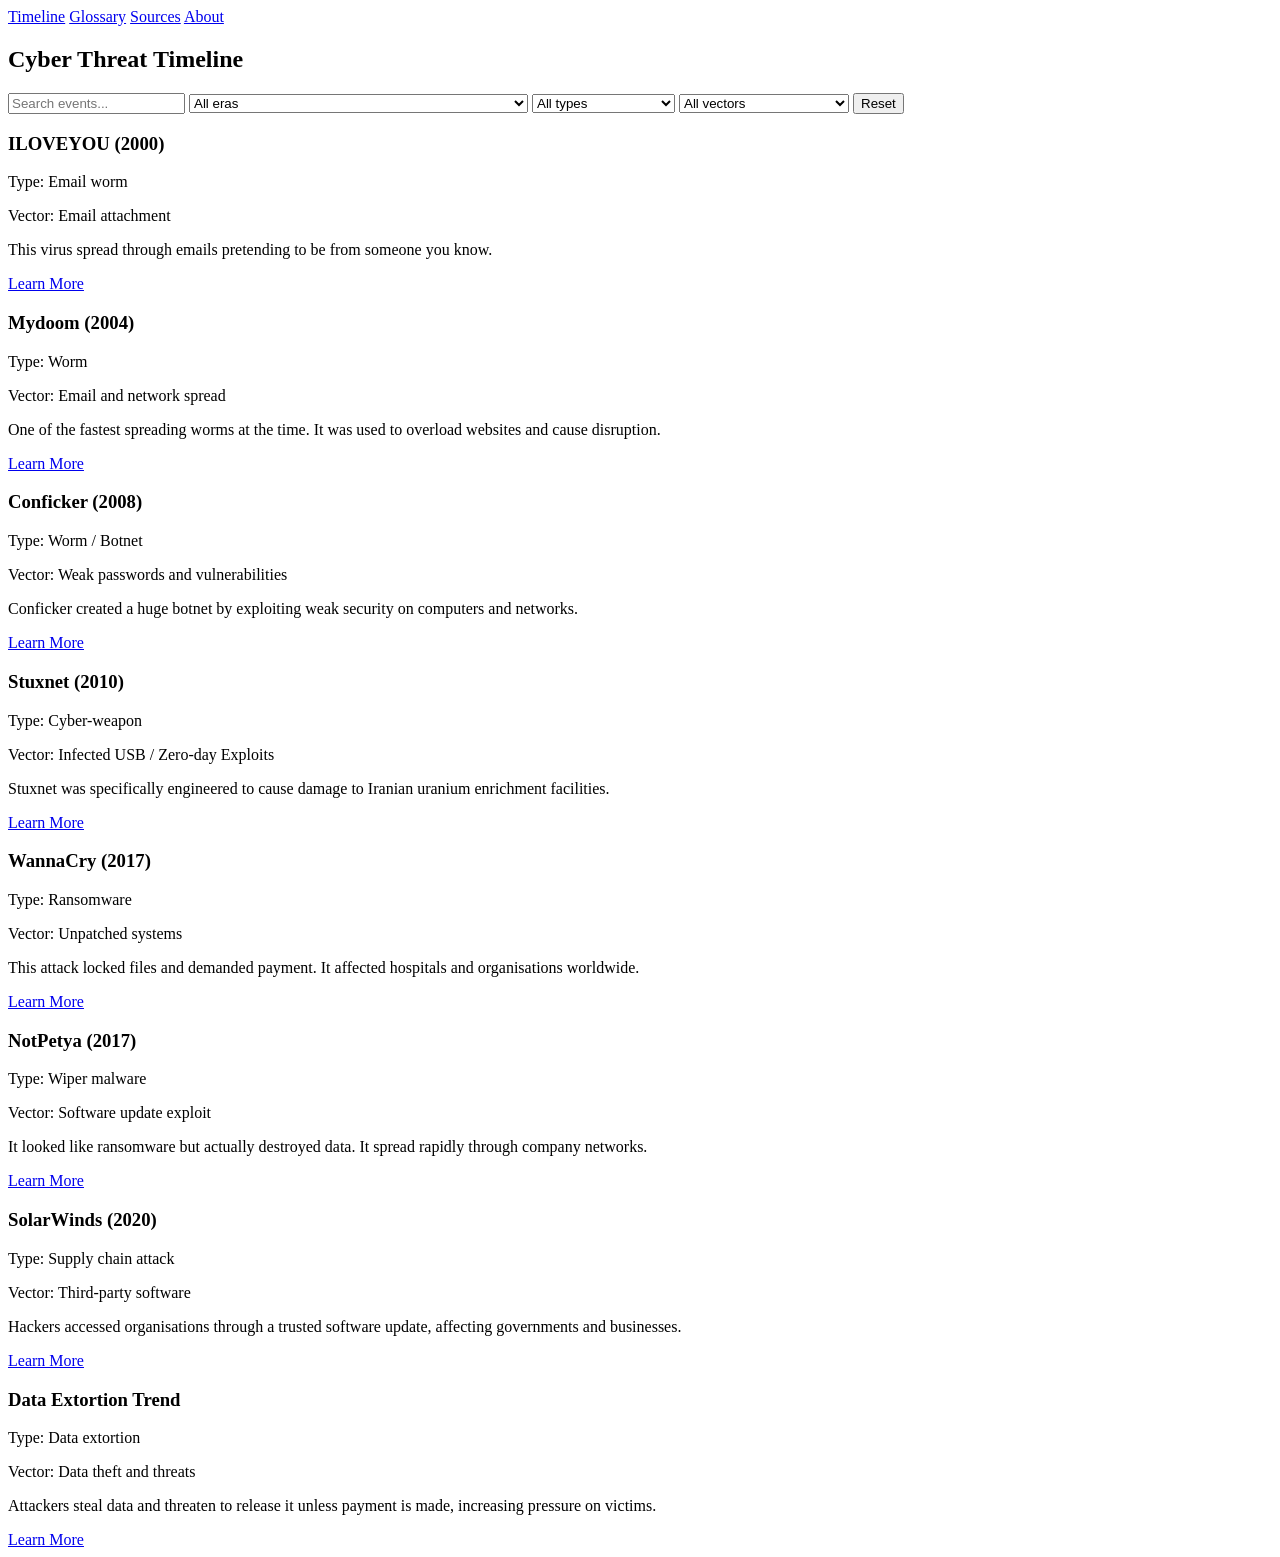
==== html/cybertimeline.html @ 275f6789 "Update cybertimeline.html" ====
<!DOCTYPE html>
<html>

<link rel="stylesheet" href="FMP-College-Website/css/style.css">


<div class="topnav">
  <a class="active" href="/html/cybertimeline.html">Timeline</a>
  <a href="/html/glossary.html">Glossary</a>
  <a href="/html/sources.html">Sources</a>
  <a href="index.html">About</a>
</div>
<h2>Cyber Threat Timeline</h2>

<input type="text" id="searchBox" placeholder="Search events...">

<select id="era">
  <option value="all">All eras</option>
  <option value="era1">Early Internet Worms & Email Outbreaks (1999-2004)</option>
  <option value="era2">Botnets & Mass Exploitation (2005-2012)</option>
  <option value="era3">Ransomware & Disruption at Scale (2013-2018)</option>
  <option value="era4">Supply Chain & Data Extortion (2019-present)</option>
</select>

<select id="type">
  <option value="all">All types</option>
  <option value="worm">Worm</option>
  <option value="ransomware">Ransomware</option>
  <option value="wiper">Wiper</option>
  <option value="supply-chain">Supply Chain Attack</option>
  <option value="cyber-weapon">Cyber Weapon</option>
  <option value="extortion">Data Extortion</option>
</select>

<select id="vector">
  <option value="all">All vectors</option>
  <option value="email">Email / Phishing</option>
  <option value="network-exploit">Network Exploit</option>
  <option value="credential">Credential Abuse</option>
  <option value="usb">Removable Media (USB)</option>
  <option value="supply-chain">Software Supply Chain</option>
  <option value="multi">Multi-vector</option>
</select>

<button onclick="resetFilters()">Reset</button>

<div id="cards">

  <!-- Era 1 -->
<div class="card" data-era="era1" data-type="worm" data-vector="email">
  <h3>ILOVEYOU (2000)</h3>
  <p>Type: Email worm</p>
  <p>Vector: Email attachment</p>
  <p>This virus spread through emails pretending to be from someone you know.</p>
 <a href="/html/events/iloveyou.html" class="learn-btn">Learn More</a>
</div>



 <div class="card" data-era="era1" data-type="worm" data-vector="email">
    <h3>Mydoom (2004)</h3>
    <p>Type: Worm</p>
    <p>Vector: Email and network spread</p>
    <p>One of the fastest spreading worms at the time. It was used to overload websites and cause disruption.</p>
  <a href="/html/events/mydoom.html" class="learn-btn">Learn More</a>
  </div>

  <!-- Era 2 -->
  <div class="card" data-era="era2" data-type="worm" data-vector="exploit">
    <h3>Conficker (2008)</h3>
    <p>Type: Worm / Botnet</p>
    <p>Vector: Weak passwords and vulnerabilities</p>
    <p>Conficker created a huge botnet by exploiting weak security on computers and networks.</p>
  <a href="/html/events/conficker.html" class="learn-btn">Learn More</a>
  </div>
 
  <div class="card" data-era="era2" data-type="cyber-weapon" data-vector="usb">
    <h3>Stuxnet (2010)</h3>
    <p>Type: Cyber-weapon</p>
    <p>Vector: Infected USB / Zero-day Exploits</p>
    <p>Stuxnet was specifically engineered to cause damage to Iranian uranium enrichment facilities.</p>
  <a href="/html/events/stuxnet.html" class="learn-btn">Learn More</a>
  </div>
  <!-- Era 3 -->
  <div class="card" data-era="era3" data-type="ransomware" data-vector="network-exploit">
    <h3>WannaCry (2017)</h3>
    <p>Type: Ransomware</p>
    <p>Vector: Unpatched systems</p>
    <p>This attack locked files and demanded payment. It affected hospitals and organisations worldwide.</p>
  <a href="/html/events/wannacry.html" class="learn-btn">Learn More</a>
  </div>

  <div class="card" data-era="era3" data-type="wiper" data-vector="supply-chain">
    <h3>NotPetya (2017)</h3>
    <p>Type: Wiper malware</p>
    <p>Vector: Software update exploit</p>
    <p>It looked like ransomware but actually destroyed data. It spread rapidly through company networks.</p>
  <a href="/html/events/notpetya.html" class="learn-btn">Learn More</a>
  </div>

  <!-- Era 4 -->
  <div class="card" data-era="era4" data-type="supply-chain" data-vector="supply-chain">
    <h3>SolarWinds (2020)</h3>
    <p>Type: Supply chain attack</p>
    <p>Vector: Third-party software</p>
    <p>Hackers accessed organisations through a trusted software update, affecting governments and businesses.</p>
  <a href="/html/events/solarwinds.html" class="learn-btn">Learn More</a>
  </div>

  <div class="card" data-era="era4" data-type="extortion" data-vector="multi">
    <h3>Data Extortion Trend</h3>
    <p>Type: Data extortion</p>
    <p>Vector: Data theft and threats</p>
    <p>Attackers steal data and threaten to release it unless payment is made, increasing pressure on victims.</p>
  <a href="/html/events/dataextortiontrend.html" class="learn-btn">Learn More</a>
  </div>

</div>
<script src="FMP-College-Website/js/timelinescript.js"></script>
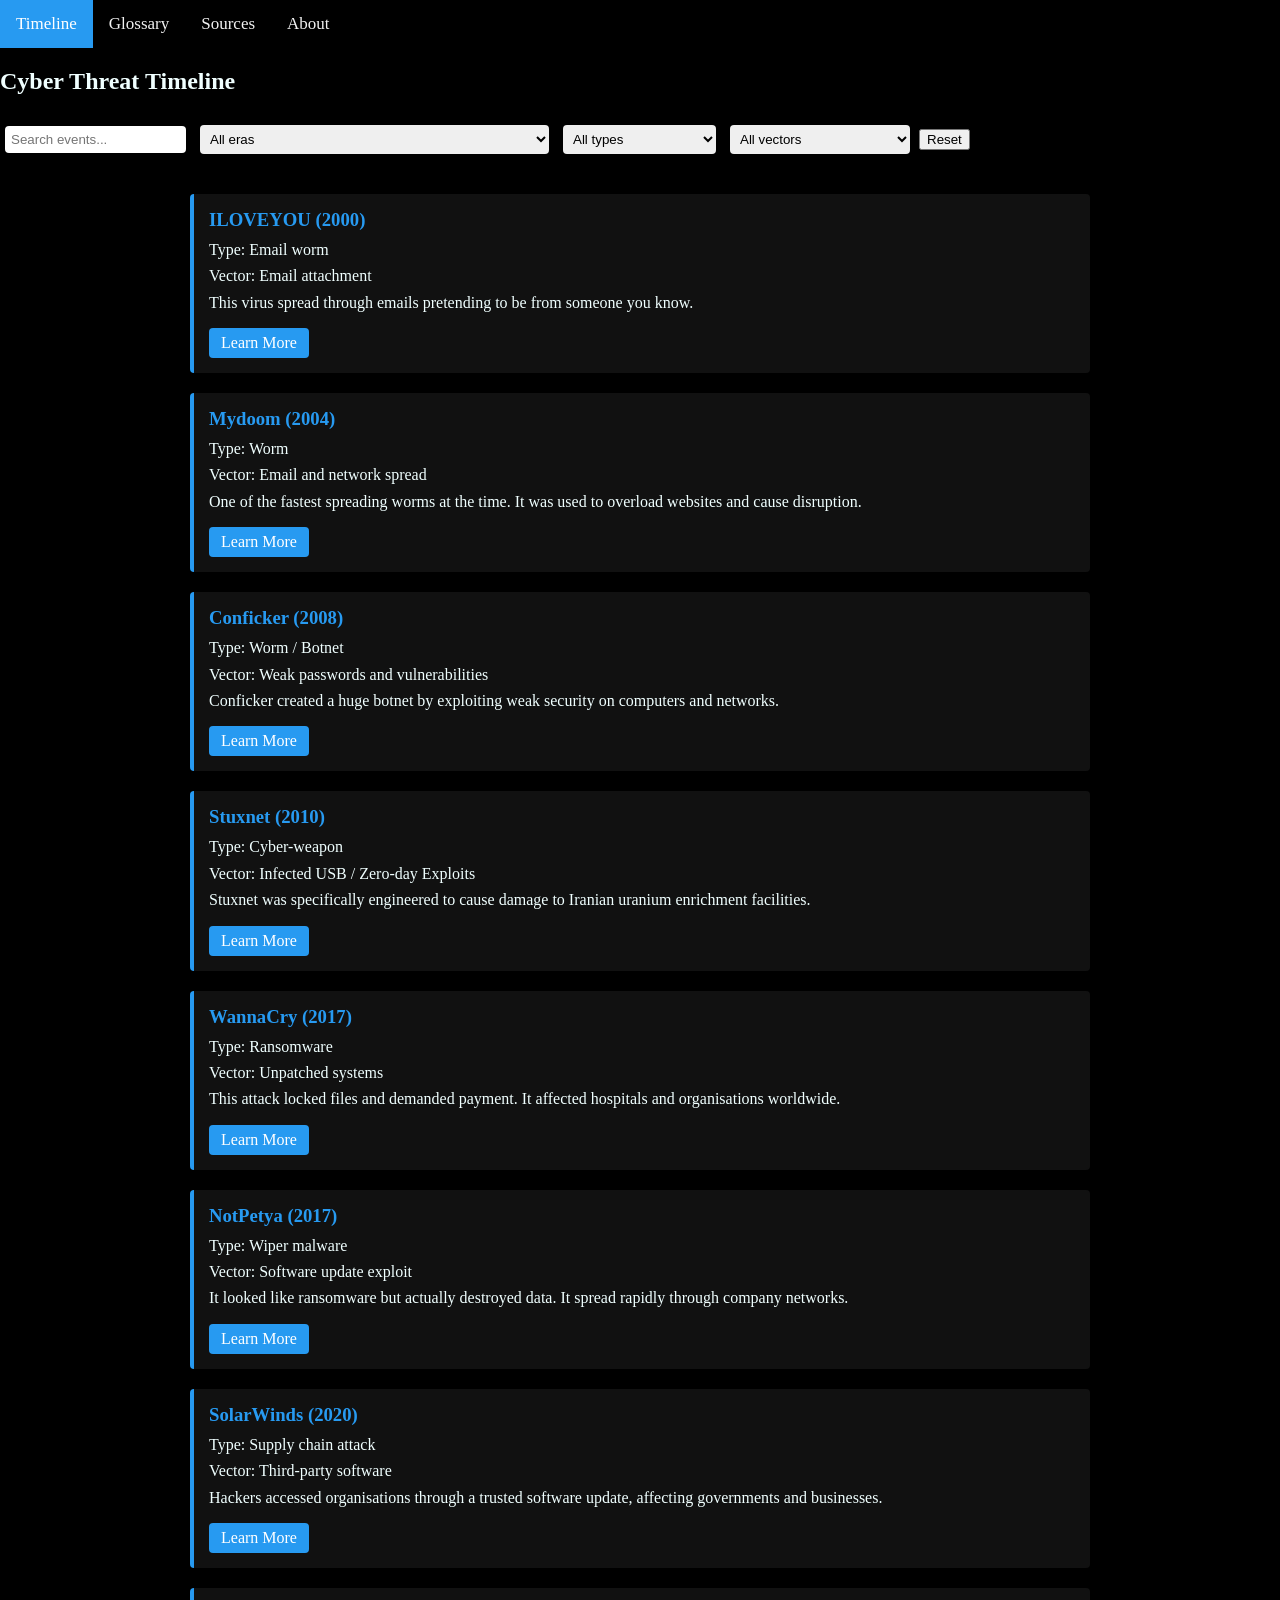
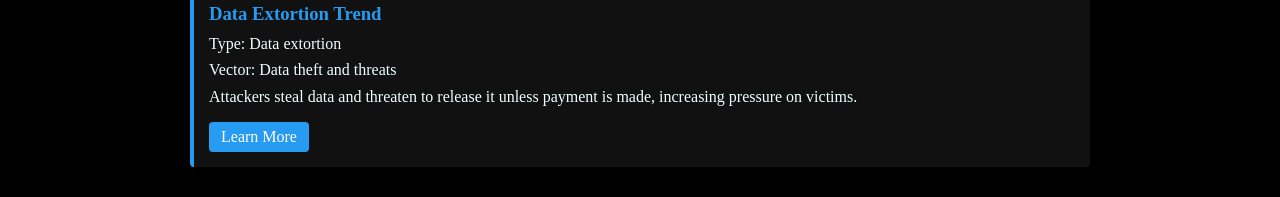
==== commit ca74ce10: "Update cybertimeline.html" ====
--- a/html/cybertimeline.html
+++ b/html/cybertimeline.html
@@ -1,7 +1,7 @@
 <!DOCTYPE html>
 <html>
 
-<link rel="stylesheet" href="FMP-College-Website/css/style.css">
+<link rel="stylesheet" href="/css/style.css">
 
 
 <div class="topnav">
--- a/css/style.css
+++ b/css/style.css
@@ -0,0 +1,235 @@
+/* Main styling for all pages (colours, elements etc) */
+.topnav {
+  background-color: #000000;
+  overflow: hidden;
+}
+
+.topnav a {
+  float: left;
+  color: #f2f2f2;
+  text-align: center;
+  padding: 14px 16px;
+  text-decoration: none;
+  font-size: 17px;
+}
+
+.topnav a:hover {
+  background-color: #ddd;
+  color: black;
+}
+
+.topnav a.active {
+  background-color: #279AF1;
+  color: white;
+}
+
+/* background + text */
+body {
+  margin: 0px;
+  color: azure;
+  background-color: black;
+}
+
+/* Styling for timeline cards and page */
+
+/* container for all cards */
+#cards {
+  max-width: 900px;
+  margin: 30px auto;
+}
+
+/* each card (main timeline box) */
+.card {
+  background-color: #111;
+  padding: 15px; /* adds space inside */
+  margin-bottom: 20px; /* space between cards */
+  border-left: 4px solid #279AF1; /* blue line */
+  border-radius: 4px;
+  transition: 0.2s; /* makes hover smooth */
+}
+
+/* slight zoom + colour change on hover */
+.card:hover {
+  background-color: #1a1a1a;
+  transform: scale(1.02);
+}
+
+/* title inside card */
+.card h3 {
+  margin: 0 0 8px 0;
+  color: #279AF1;
+}
+
+/* text inside card */
+.card p {
+  margin: 4px 0;
+  line-height: 1.4;
+}
+
+/* learn more button */
+.learn-btn {
+  display: inline-block;
+  margin-top: 10px;
+  padding: 6px 12px;
+  background-color: #279AF1;
+  color: white;
+  text-decoration: none;
+  border-radius: 4px;
+}
+
+/* button hover */
+.learn-btn:hover {
+  background-color: #1f7ed6;
+}
+
+
+/* search + dropdown filters */
+#searchBox, select {
+  margin: 10px 5px;
+  padding: 6px;
+  border-radius: 4px;
+  border: none;
+}
+
+/* Styling for Sources page */
+
+.source {
+  margin-bottom: 20px;
+  padding: 10px;
+  border-bottom: 1px solid white;
+}
+
+.source h3 {
+  color: #279AF1;
+}
+
+/* improve readability of source text */
+.source p {
+  margin: 0;
+  line-height: 1.6;
+}
+
+/* source links */
+.source a {
+  color: #279AF1;
+  text-decoration: none;
+}
+
+.source a:hover {
+  text-decoration: underline;
+}
+
+/* Styling for Glossary page */
+
+/* glossary container (keeps it centred) */
+#glossary {
+  max-width: 800px;
+  margin: 30px auto;
+}
+
+/* each glossary term box */
+.term {
+  background-color: #111;
+  padding: 15px;
+  margin-bottom: 15px;
+  border-left: 4px solid #279AF1;
+  border-radius: 4px;
+  transition: 0.2s;
+}
+
+/* hover effect like timeline cards */
+.term:hover {
+  background-color: #1a1a1a;
+  transform: scale(1.02);
+}
+
+/* term title */
+.term h3 {
+  margin: 0 0 5px 0;
+  color: #279AF1;
+}
+
+/* term text */
+.term p {
+  margin: 0;
+  line-height: 1.4;
+}
+
+/* glossary search box */
+#searchGlossary {
+  display: block;
+  margin: 20px auto;
+  padding: 8px;
+  width: 250px;
+  border: none;
+  border-radius: 4px;
+} 
+/* Container for all source cards */
+.sources-container {
+  display: flex;
+  flex-wrap: wrap;
+  justify-content: center;
+  gap: 20px;
+  padding: 2px;
+}
+
+/* Individual source card */
+.source-card {
+  background-color: #1e1e1e;
+  color: white;
+  border-radius: 12px;
+  padding: 20px;
+  width: 320px;
+  box-shadow: 0 4px 10px rgba(0, 0, 0, 0.5);
+  transition: transform 0.2s ease, box-shadow 0.2s ease;
+}
+
+/* Hover effect (matches timeline feel) */
+.source-card:hover {
+  transform: translateY(-5px) scale(1.02);
+  box-shadow: 0 8px 20px rgba(0, 0, 0, 0.7);
+}
+
+/* Card headings */
+.source-card h2 {
+  margin-bottom: 12px;
+  font-size: 20px;
+  border-bottom: 2px solid #4da6ff;
+  padding-bottom: 5px;
+}
+
+/* List style */
+.source-card ul {
+  list-style-type: none;
+  padding: 0;
+  margin: 0;
+}
+
+/* Individual source items */
+.source-card li {
+  margin-bottom: 14px;
+  font-size: 14px;
+  line-height: 1.4;
+}
+
+/* Links */
+.source-card a {
+  color: #4da6ff;
+  font-size: 13px;
+  text-decoration: none;
+  display: inline-block;
+  margin-top: 3px;
+}
+
+/* Link hover */
+.source-card a:hover {
+  text-decoration: underline;
+  color: #80c1ff;
+}
+
+/* Optional: make titles slightly glow on hover */
+.source-card:hover h2 {
+  color: #80c1ff;
+}
+
+
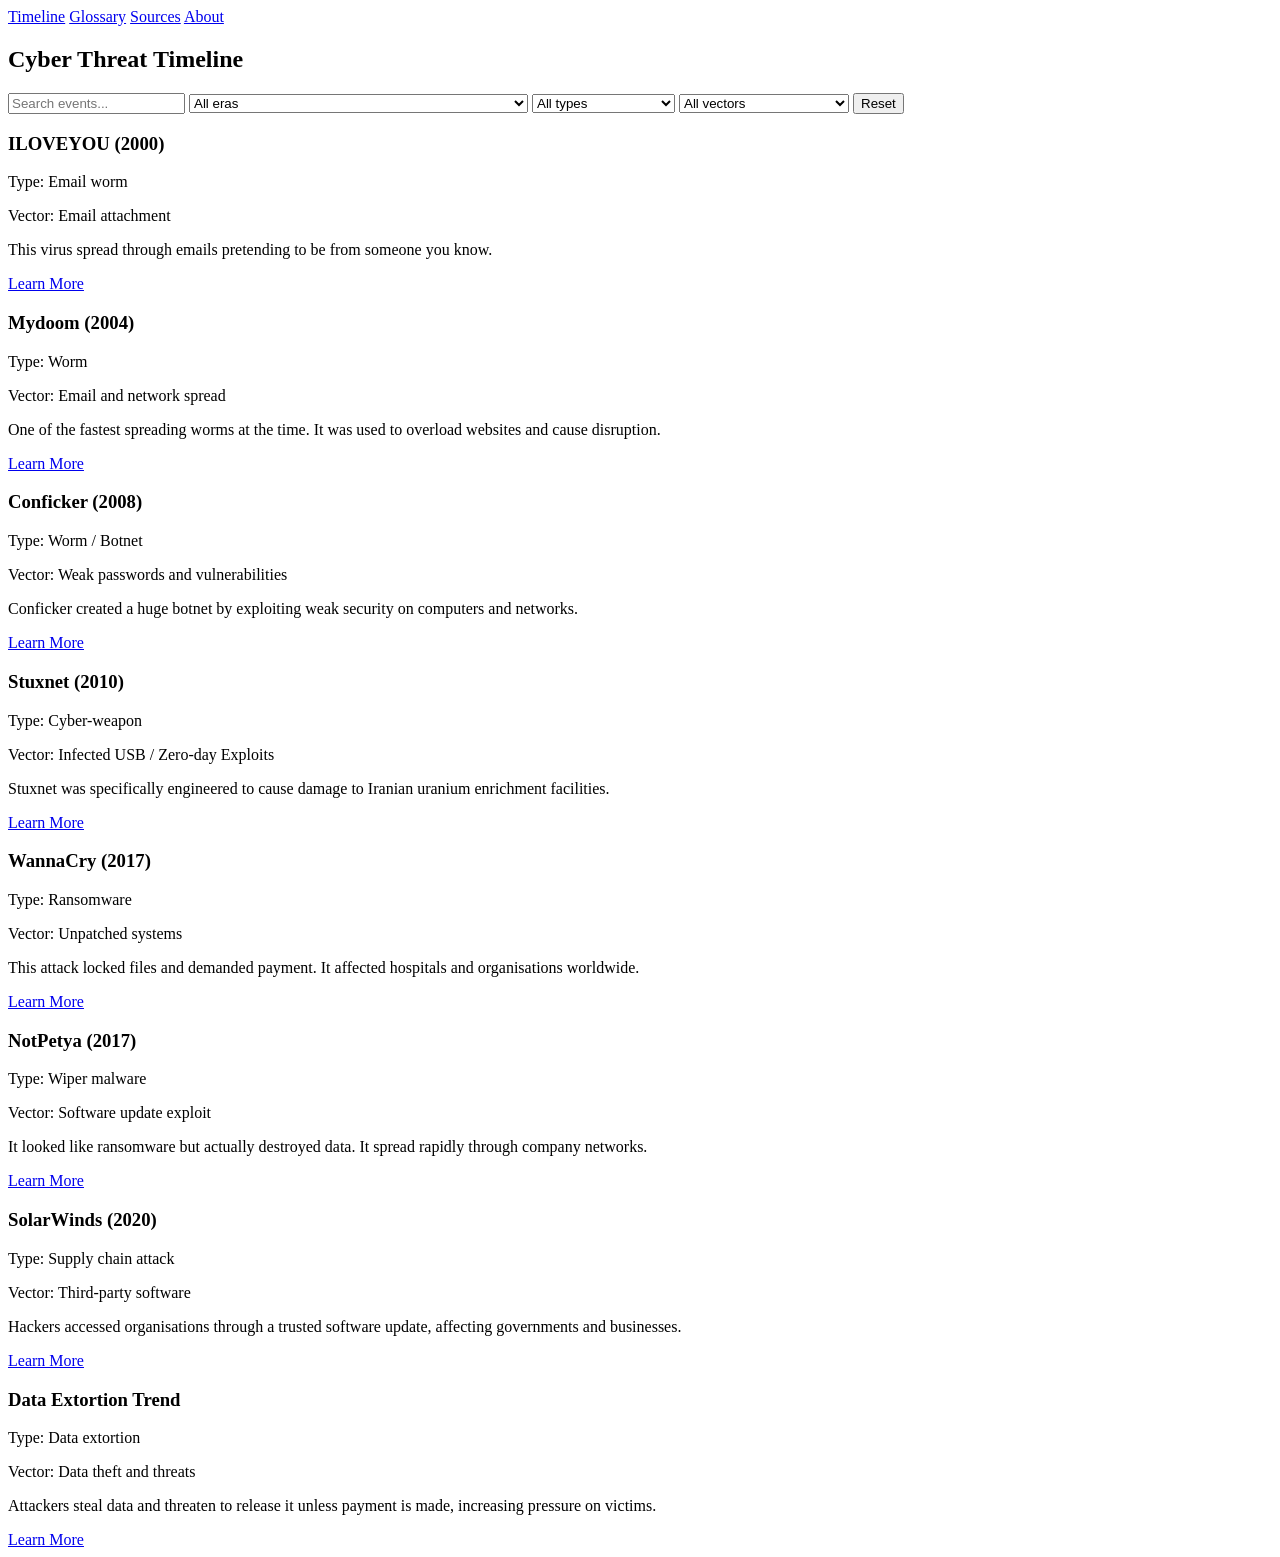
==== commit 52abf905: "Update cybertimeline.html" ====
--- a/html/cybertimeline.html
+++ b/html/cybertimeline.html
@@ -1,13 +1,13 @@
 <!DOCTYPE html>
 <html>
 
-<link rel="stylesheet" href="/css/style.css">
+<link rel="stylesheet" href="css/style.css">
 
 
 <div class="topnav">
-  <a class="active" href="/html/cybertimeline.html">Timeline</a>
-  <a href="/html/glossary.html">Glossary</a>
-  <a href="/html/sources.html">Sources</a>
+  <a class="active" href="html/cybertimeline.html">Timeline</a>
+  <a href="html/glossary.html">Glossary</a>
+  <a href="html/sources.html">Sources</a>
   <a href="index.html">About</a>
 </div>
 <h2>Cyber Threat Timeline</h2>
@@ -116,4 +116,4 @@
   </div>
 
 </div>
-<script src="FMP-College-Website/js/timelinescript.js"></script>
+<script src="js/timelinescript.js"></script>
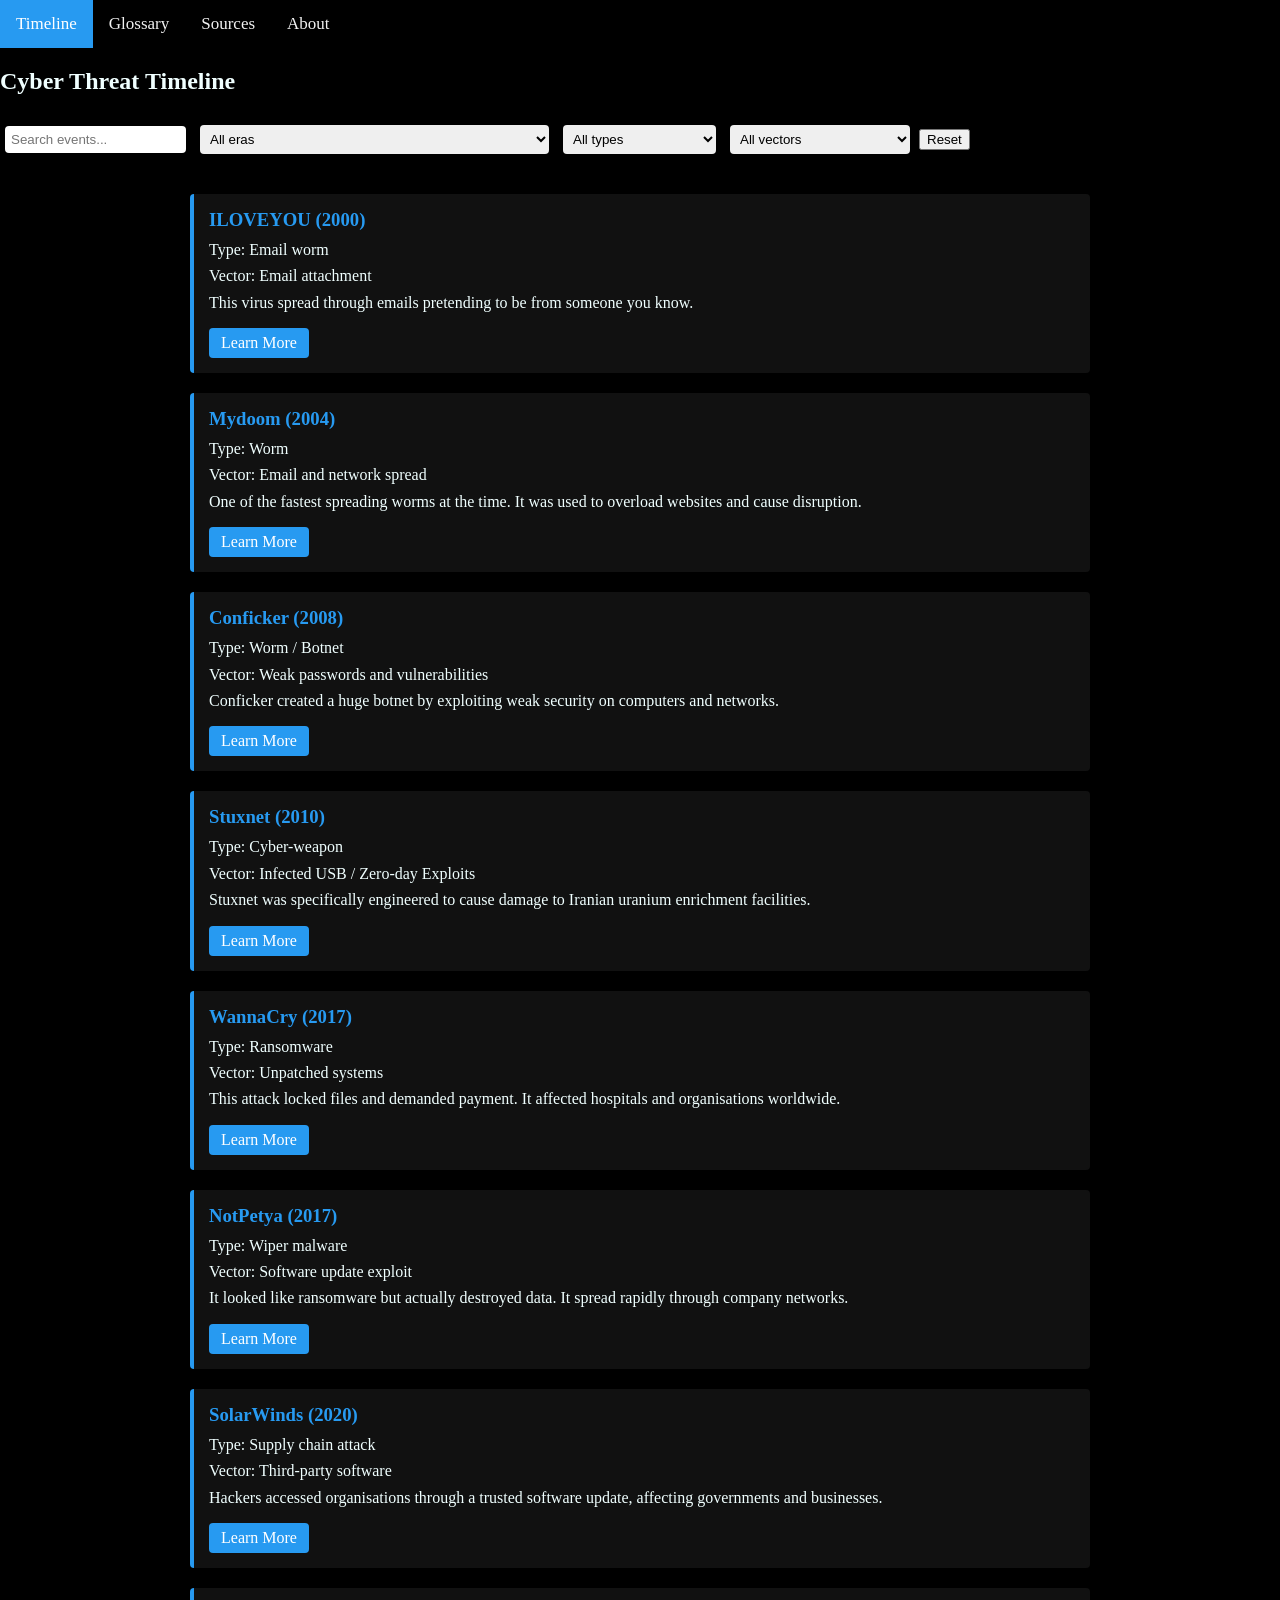
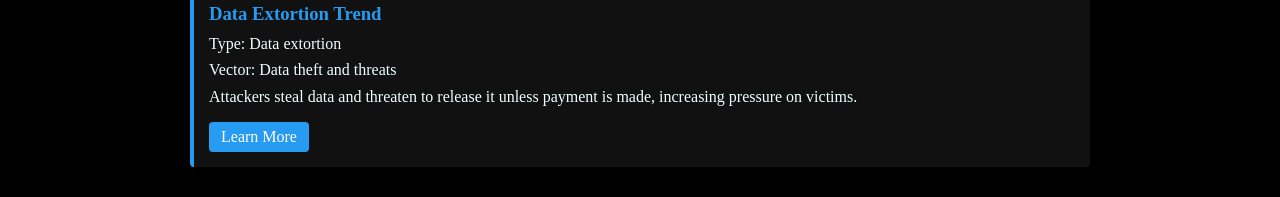
==== commit a6b153e9: "Update cybertimeline.html" ====
--- a/html/cybertimeline.html
+++ b/html/cybertimeline.html
@@ -1,14 +1,14 @@
 <!DOCTYPE html>
 <html>
 
-<link rel="stylesheet" href="css/style.css">
+<link rel="stylesheet" href="../css/style.css">
 
 
 <div class="topnav">
   <a class="active" href="html/cybertimeline.html">Timeline</a>
   <a href="html/glossary.html">Glossary</a>
   <a href="html/sources.html">Sources</a>
-  <a href="index.html">About</a>
+  <a href="../index.html">About</a>
 </div>
 <h2>Cyber Threat Timeline</h2>
 
@@ -52,7 +52,7 @@
   <p>Type: Email worm</p>
   <p>Vector: Email attachment</p>
   <p>This virus spread through emails pretending to be from someone you know.</p>
- <a href="/html/events/iloveyou.html" class="learn-btn">Learn More</a>
+ <a href="html/events/iloveyou.html" class="learn-btn">Learn More</a>
 </div>
 
 
@@ -62,7 +62,7 @@
     <p>Type: Worm</p>
     <p>Vector: Email and network spread</p>
     <p>One of the fastest spreading worms at the time. It was used to overload websites and cause disruption.</p>
-  <a href="/html/events/mydoom.html" class="learn-btn">Learn More</a>
+  <a href="html/events/mydoom.html" class="learn-btn">Learn More</a>
   </div>
 
   <!-- Era 2 -->
@@ -71,7 +71,7 @@
     <p>Type: Worm / Botnet</p>
     <p>Vector: Weak passwords and vulnerabilities</p>
     <p>Conficker created a huge botnet by exploiting weak security on computers and networks.</p>
-  <a href="/html/events/conficker.html" class="learn-btn">Learn More</a>
+  <a href="html/events/conficker.html" class="learn-btn">Learn More</a>
   </div>
  
   <div class="card" data-era="era2" data-type="cyber-weapon" data-vector="usb">
@@ -79,7 +79,7 @@
     <p>Type: Cyber-weapon</p>
     <p>Vector: Infected USB / Zero-day Exploits</p>
     <p>Stuxnet was specifically engineered to cause damage to Iranian uranium enrichment facilities.</p>
-  <a href="/html/events/stuxnet.html" class="learn-btn">Learn More</a>
+  <a href="html/events/stuxnet.html" class="learn-btn">Learn More</a>
   </div>
   <!-- Era 3 -->
   <div class="card" data-era="era3" data-type="ransomware" data-vector="network-exploit">
@@ -87,7 +87,7 @@
     <p>Type: Ransomware</p>
     <p>Vector: Unpatched systems</p>
     <p>This attack locked files and demanded payment. It affected hospitals and organisations worldwide.</p>
-  <a href="/html/events/wannacry.html" class="learn-btn">Learn More</a>
+  <a href="html/events/wannacry.html" class="learn-btn">Learn More</a>
   </div>
 
   <div class="card" data-era="era3" data-type="wiper" data-vector="supply-chain">
@@ -95,7 +95,7 @@
     <p>Type: Wiper malware</p>
     <p>Vector: Software update exploit</p>
     <p>It looked like ransomware but actually destroyed data. It spread rapidly through company networks.</p>
-  <a href="/html/events/notpetya.html" class="learn-btn">Learn More</a>
+  <a href="html/events/notpetya.html" class="learn-btn">Learn More</a>
   </div>
 
   <!-- Era 4 -->
@@ -104,7 +104,7 @@
     <p>Type: Supply chain attack</p>
     <p>Vector: Third-party software</p>
     <p>Hackers accessed organisations through a trusted software update, affecting governments and businesses.</p>
-  <a href="/html/events/solarwinds.html" class="learn-btn">Learn More</a>
+  <a href="html/events/solarwinds.html" class="learn-btn">Learn More</a>
   </div>
 
   <div class="card" data-era="era4" data-type="extortion" data-vector="multi">
@@ -112,7 +112,7 @@
     <p>Type: Data extortion</p>
     <p>Vector: Data theft and threats</p>
     <p>Attackers steal data and threaten to release it unless payment is made, increasing pressure on victims.</p>
-  <a href="/html/events/dataextortiontrend.html" class="learn-btn">Learn More</a>
+  <a href="html/events/dataextortiontrend.html" class="learn-btn">Learn More</a>
   </div>
 
 </div>
--- a/css/style.css
+++ b/css/style.css
@@ -0,0 +1,234 @@
+/* Main styling for all pages (colours, elements etc) */
+.topnav {
+  background-color: #000000;
+  overflow: hidden;
+}
+
+.topnav a {
+  float: left;
+  color: #f2f2f2;
+  text-align: center;
+  padding: 14px 16px;
+  text-decoration: none;
+  font-size: 17px;
+}
+
+.topnav a:hover {
+  background-color: #ddd;
+  color: black;
+}
+
+.topnav a.active {
+  background-color: #279AF1;
+  color: white;
+}
+
+/* background + text */
+body {
+  margin: 0px;
+  color: azure;
+  background-color: black;
+}
+
+/* Styling for timeline cards and page */
+
+/* container for all cards */
+#cards {
+  max-width: 900px;
+  margin: 30px auto;
+}
+
+/* each card (main timeline box) */
+.card {
+  background-color: #111;
+  padding: 15px; /* adds space inside */
+  margin-bottom: 20px; /* space between cards */
+  border-left: 4px solid #279AF1; /* blue line */
+  border-radius: 4px;
+  transition: 0.2s; /* makes hover smooth */
+}
+
+/* slight zoom + colour change on hover */
+.card:hover {
+  background-color: #1a1a1a;
+  transform: scale(1.02);
+}
+
+/* title inside card */
+.card h3 {
+  margin: 0 0 8px 0;
+  color: #279AF1;
+}
+
+/* text inside card */
+.card p {
+  margin: 4px 0;
+  line-height: 1.4;
+}
+
+/* learn more button */
+.learn-btn {
+  display: inline-block;
+  margin-top: 10px;
+  padding: 6px 12px;
+  background-color: #279AF1;
+  color: white;
+  text-decoration: none;
+  border-radius: 4px;
+}
+
+/* button hover */
+.learn-btn:hover {
+  background-color: #1f7ed6;
+}
+
+
+/* search + dropdown filters */
+#searchBox, select {
+  margin: 10px 5px;
+  padding: 6px;
+  border-radius: 4px;
+  border: none;
+}
+
+/* Styling for Sources page */
+
+.source {
+  margin-bottom: 20px;
+  padding: 10px;
+  border-bottom: 1px solid white;
+}
+
+.source h3 {
+  color: #279AF1;
+}
+
+/* improve readability of source text */
+.source p {
+  margin: 0;
+  line-height: 1.6;
+}
+
+/* source links */
+.source a {
+  color: #279AF1;
+  text-decoration: none;
+}
+
+.source a:hover {
+  text-decoration: underline;
+}
+
+/* Styling for Glossary page */
+
+/* glossary container (keeps it centred) */
+#glossary {
+  max-width: 800px;
+  margin: 30px auto;
+}
+
+/* each glossary term box */
+.term {
+  background-color: #111;
+  padding: 15px;
+  margin-bottom: 15px;
+  border-left: 4px solid #279AF1;
+  border-radius: 4px;
+  transition: 0.2s;
+}
+
+/* hover effect like timeline cards */
+.term:hover {
+  background-color: #1a1a1a;
+  transform: scale(1.02);
+}
+
+/* term title */
+.term h3 {
+  margin: 0 0 5px 0;
+  color: #279AF1;
+}
+
+/* term text */
+.term p {
+  margin: 0;
+  line-height: 1.4;
+}
+
+/* glossary search box */
+#searchGlossary {
+  display: block;
+  margin: 20px auto;
+  padding: 8px;
+  width: 250px;
+  border: none;
+  border-radius: 4px;
+} 
+/* Container for all source cards */
+.sources-container {
+  display: flex;
+  flex-wrap: wrap;
+  justify-content: center;
+  gap: 20px;
+  padding: 2px;
+}
+
+/* Individual source card */
+.source-card {
+  background-color: #1e1e1e;
+  color: white;
+  border-radius: 12px;
+  padding: 20px;
+  width: 320px;
+  box-shadow: 0 4px 10px rgba(0, 0, 0, 0.5);
+  transition: transform 0.2s ease, box-shadow 0.2s ease;
+}
+
+/* Hover effect (matches timeline feel) */
+.source-card:hover {
+  transform: translateY(-5px) scale(1.02);
+  box-shadow: 0 8px 20px rgba(0, 0, 0, 0.7);
+}
+
+/* Card headings */
+.source-card h2 {
+  margin-bottom: 12px;
+  font-size: 20px;
+  border-bottom: 2px solid #4da6ff;
+  padding-bottom: 5px;
+}
+
+/* List style */
+.source-card ul {
+  list-style-type: none;
+  padding: 0;
+  margin: 0;
+}
+
+/* Individual source items */
+.source-card li {
+  margin-bottom: 14px;
+  font-size: 14px;
+  line-height: 1.4;
+}
+
+/* Links */
+.source-card a {
+  color: #4da6ff;
+  font-size: 13px;
+  text-decoration: none;
+  display: inline-block;
+  margin-top: 3px;
+}
+
+/* Link hover */
+.source-card a:hover {
+  text-decoration: underline;
+  color: #80c1ff;
+}
+
+/* Optional: make titles slightly glow on hover */
+.source-card:hover h2 {
+  color: #80c1ff;
+}
+
